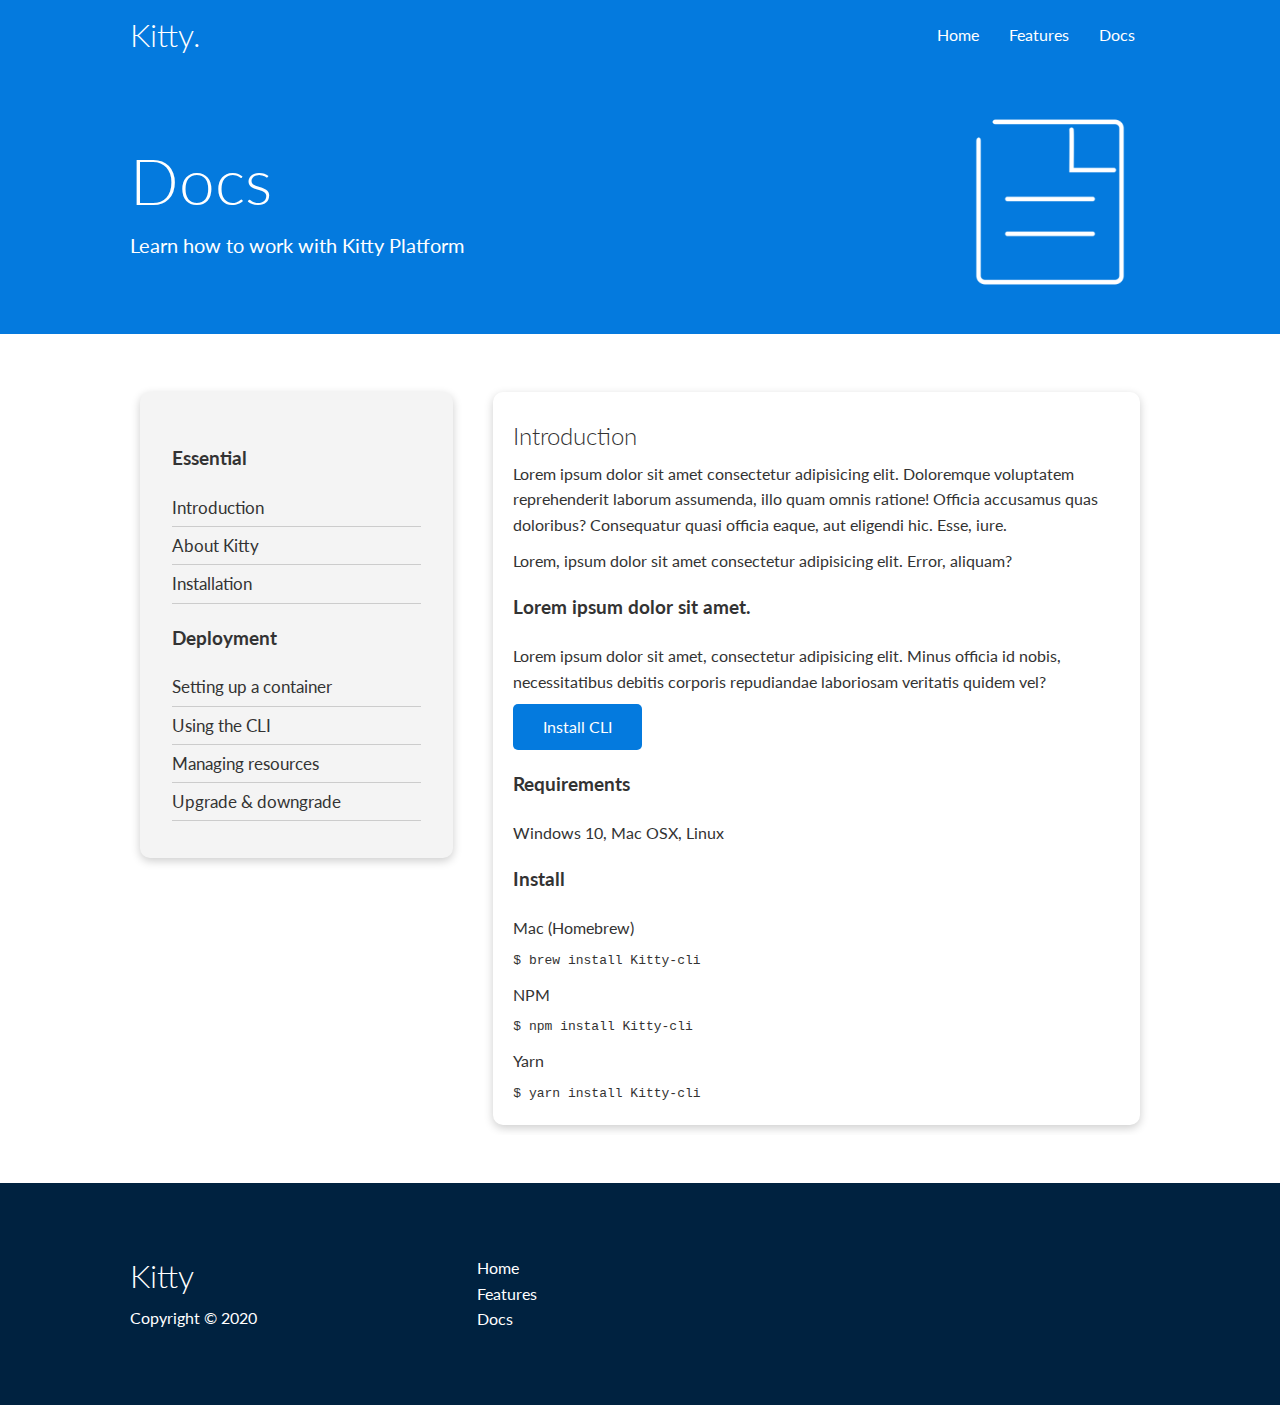
==== docs.html @ 79122e16 "docs page build" ====
<!DOCTYPE html>
<html lang="en">
<head>
    <meta charset="UTF-8">
    <meta name="viewport" content="width=device-width, initial-scale=1.0">
    <!-- code from cdnjs.com , search font and select the link which contain "all.min.css" at last -->
    <link rel="stylesheet" href="https://cdnjs.cloudflare.com/ajax/libs/font-awesome/5.15.1/css/all.min.css" integrity="sha512-+4zCK9k+qNFUR5X+cKL9EIR+ZOhtIloNl9GIKS57V1MyNsYpYcUrUeQc9vNfzsWfV28IaLL3i96P9sdNyeRssA==" crossorigin="anonymous" />
    <link rel="stylesheet" href="css/utilities.css">
    <link rel="stylesheet" href="css/style.css">
    <title>Kitty | Cloud hosting for everyone</title>
</head>
<body>
    <!-- Navbar -->
    <div class="navbar">
 <div class="container flex ">         <!--adding utility class -->
            <h1 class="logo">Kitty.</h1>
            <nav>
                <ul>
                    <li><a href="index.html">Home</a></li>
                    <li><a href="features.html">Features</a></li>
                    <li><a href="docs.html">Docs</a></li>
                </ul>
            </nav>
        </div>
    </div>
    <!-- Head -->
    <section class="docs-head bg-primary py-3">
        <div class="container grid">
            <div>
                <h1 class="xl">Docs</h1>
                <p class="lead">
                   Learn how to work with Kitty Platform</p>
            </div>
            <img src="images/docs.png" alt="">
        </div>
    </section>

    <!-- Docs Sub-Head -->

<section class="docs-main my-4">
    <div class="container grid">
        <div class="card bg-light p-3">
         <h3 class="my-2">Essential</h3>
         <nav>
             <ul>
                 <li><a href="#">Introduction</a></li>
                 <li><a href="#">About Kitty</a></li>
                 <li><a href="#">Installation</a></li>
             </ul>
         </nav>
         <h3 class="my-2">Deployment</h3>
         <nav>
             <ul>
                <li><a href="#">Setting up a container</a></li>
                <li><a href="#">Using the CLI</a></li>
                <li><a href="#">Managing resources</a></li>
                <li><a href="#">Upgrade & downgrade</a></li>
             </ul>
         </nav>
       </div>
       <div class="card">
           <h2>Introduction</h2>
           <p>Lorem ipsum dolor sit amet consectetur adipisicing elit. 
            Doloremque voluptatem reprehenderit laborum assumenda, 
            illo quam omnis ratione! Officia accusamus quas doloribus? 
            Consequatur quasi officia eaque, aut eligendi hic.
            Esse, iure.</p>
            <div class="alert alert-success">
                <i class="fas fa-info"></i>Lorem, ipsum dolor sit amet
                 consectetur adipisicing elit. Error, aliquam?
            </div>

            <h3>Lorem ipsum dolor sit amet.</h3>
            <p>Lorem ipsum dolor sit amet, consectetur adipisicing elit.
               Minus officia id nobis, necessitatibus debitis corporis repudiandae 
               laboriosam veritatis quidem vel?</p>

               <a href="3" class="btn btn-primary">Install CLI</a>
               <h3>Requirements</h3>
               <ul>
                   <li>Windows 10, Mac OSX, Linux</li>
               </ul>
               <h3>Install</h3>
               <p>Mac (Homebrew)</p>
               <pre><code>$ brew install Kitty-cli</code></pre>
               <p>NPM</p>
               <pre><code>$ npm install Kitty-cli</code></pre>
               <p>Yarn</p>
               <pre><code>$ yarn install Kitty-cli</code></pre>
       </div>
    </div>
</section>

    
    <!-- footer -->

    <footer class="footer bg-dark py-5">
<div class="container grid grid-3">
    <div>
        <h1>Kitty</h1>
        <p>Copyright &copy; 2020</p>
    </div>
    <nav>
        <ul>
            <li><a href="index.html">Home</a></li>
            <li><a href="index.html">Features</a></li>
            <li><a href="docs.html">Docs</a></li>
        </ul>
    </nav>
<div class="social">
    <a href="#"><i class="fab fa-github fa-2x"></i></a>
    <a href="#"><i class="fab fa-facebook fa-2x"></i></a>
    <a href="#"><i class="fab fa-instagram fa-2x"></i></a>
    <a href="#"><i class="fab fa-twitter fa-2x"></i></a>
</div>
</div>
    </footer>

</body>
</html>
---- css/utilities.css ----
/* utilities styling */
.container{
    max-width: 1100px;
    margin: 0 auto;
    /* to fix the space between logo and the container which is blue at the top */
    overflow: auto;
    padding: 0 40px;

}

.card{
    background-color:#ffffff;
    color: #333333;
    border-radius: 10px;
    box-shadow: 0 3px 10px rgba(0, 0, 0, 0.2);
    padding: 20px;
    margin:10px;
}

.btn {
    display: inline-block;
    padding: 10px 30px;
    cursor:pointer;
    background: var(--primary-color);
    color:#ffffff;
    border:none;
    border-radius: 5px;
}

.btn-outline {
    background-color:transparent;
    border:1px #fff solid;
}

.btn:hover{
    transform: scale(0.98);
}

/* bckgrounds & colored Buttons */
.bg-primary,
.btn-primary{
    background-color: var(--primary-color);
    color: #fff;
}
.bg-secondary,
.btn-secondary{
    background-color: var(--secondary-color);
    color: #fff;
}
.bg-dark,
.btn-dark{
    background-color: var(--dark-color);
    color: #fff;
}

.bg-primary a,
.btn-primary a,
.bg-secondary a,
.btn-secondary a,
.bg-dark a,
.btn-dark a {
color: #fff;
    }


.bg-light,
.btn-light{
    background-color: var(--light-color);
    color: #333;
}

/* text sizes */
.lead{
    font-size:20px;
}
.sm{
    font-size:1rem;
}

.md{
    font-size:2rem;
}
.lg{
    font-size:3rem;
}
.xl{
    font-size:4rem;
}

.text-center{
    text-align: center;
}


/* adding flexbox to put the elements of menu in line */

.flex{
    display: flex;
    justify-content: center;
    align-items: center;
    height: 100%;
}

/* use of grid */
.grid {
    display: grid;
    grid-template-columns: repeat(2, 1fr);
    gap: 20px;
    justify-content: center;
    align-items: center;
    height: 100%;
  }

.grid-3{
  grid-template-columns: repeat(3, 1fr);
}

/* margin */
.my-1 {
    margin: 1rem 0;
}

.my-2 {
    margin: 1.5rem 0;
}
.my-3 {
    margin: 2rem 0;
}
.my-4 {
    margin: 3rem 0;
}
.my-5 {
    margin: 4rem 0;
}

.m-1 {
    margin: 1rem;
}

.m-2 {
    margin: 1.5rem;
}
.m-3 {
    margin: 2rem;
}
.m-4 {
    margin: 3rem;
}
.m-5 {
    margin: 4rem;
}

/* padding */
.py-1 {
    padding: 1rem 0;
}

.py-2 {
    padding: 1.5rem 0;
}
.py-3 {
    padding: 2rem 0;
}
.py-4 {
    padding: 3rem 0;
}
.py-5 {
    padding: 4rem 0;
}

.p-1 {
    padding: 1rem;
}

.p-2 {
    padding: 1.5rem;
}
.p-3 {
    padding: 2rem;
}
.p-4 {
    padding: 3rem;
}
.p-5 {
    padding: 4rem;
}
---- css/style.css ----
/* Lato Light:300 from google fornt */
@import url('https://fonts.googleapis.com/css2?family=Lato:wght@300&display=swap');

/* variables */
:root{
    --primary-color: #047ade;
    --secondary-color: #1c3fa8;
    --dark-color: #002240;
    --light-color: #f4f4f4;
}

/* resetting the default styles *is the universal selector */
*{
    box-sizing: border-box;
    padding: 0;
    margin: 0;
}

body{
    font-family: 'Lato', sans-serif;
    color: #333333;
    line-height:1.6;
}

ul{
    list-style-type:none;
}
a{
     text-decoration:none;
     color:#333333;
 }

 h1,h2{
     font-weight: 300;
     line-height:1.2;
     margin: 10px 0;
 }

 p{
     margin: 10px 0;
 }

 img{
     width: 100%;
  }

  /* navbar styling */
  .navbar{
      background-color: var(--primary-color);
      color: #ffffff;
      height: 70px;
  }

  .navbar ul{
      /* menu will get aline in horizontal */
      display: flex;
  }

  .navbar a{
      color: #ffffff;
      padding: 10px;
      margin: 0 5px;
  }

  .navbar a:hover{
      border-bottom: 2px solid #fff;
  }

  .navbar .flex{
    justify-content: space-between;
  }

  /* showcase */
  .showcase{
    height: 500px;
    background-color: var(--primary-color);
    color: #fff;
    position: relative;
  }

  .showcase h1{
      font-size: 40px;
  }

  .showcase p{
    margin: 20px 0;
  }

  .showcase .grid{
      overflow: visible;
      grid-template-columns: 55% 45%;
      gap: 30px;
  }

  .showcase-form{
    position: relative;
    top: 60px;
    height: 350px;
    width: 400px;
    padding: 40px;
    z-index: 100;
    justify-self: flex-end;
  }
  .showcase-form .form-control{
      margin: 30px 0;
  }
  .showcase-form input[type=text],
  .showcase-form input[type=email]{
      border: 0;
      border-bottom: 1px solid #b4becb;
      width: 100%;
      padding: 3px;
      font-size: 16px;
  }

  .showcase-form input:focus {
      outline: none;
  }

  .showcase::before,
  .showcase::after {
      content: "";
      position: absolute;
      height: 100px;
      bottom: -70px;
      right: 0;
      left: 0;
      background:#fff;
      transform: skewY(-3deg);
      -webkit-transform: skewY(-3deg);
      -moz-transform: skewY(-3deg);
      -ms-transform: skewY(-3deg);
  }

  /* stats */
  .stats{
      padding-top: 100px;
  }

  .stats-heading{
      max-width: 500px;
      margin:auto;
  }

  .stats .grid h3{
   font-size:35px;
  }
  .stats .grid p{
   font-size:20px;
   font-weight: bold;
  }

  .cli .grid {
    grid-template-columns: repeat(3, 1fr);
    grid-template-rows: repeat(2, 1fr);
  }
  
  .cli .grid > *:first-child {
    grid-column: 1 / span 2;
    grid-row: 1 / span 2;
  }
  
  /* Cloud */
  .cloud .grid {
    grid-template-columns: 4fr 3fr;
  }
  
  /* Languages */

  .languages .flex {
      flex-wrap: wrap;
    }

  .languages .card {
      text-align: center;
      margin:18px 10px 40px;
      transition: transform 0.2s ease-in;
  }

  .languages .card h4 {
      font-size: 20px;
      margin-bottom: 10px;
  }

  .languages .card:hover{
      transform: translateY(-15px)
  }

  /* Features */

  .features-head img, .docs-head img{
      width: 200px;
      justify-self: flex-end;
  }
  .features-sub-head img{
    width: 300px;
    justify-self: flex-end;
  }

  .features-main .card > i {
    margin-right: 20px;
  }

  .features-main .grid{
      padding: 30px;
  }

  .features-main .grid > *:first-child {
    grid-column: 1 / span 3;
  }
  .features-main .grid > *:nth-child(2) {
    grid-column: 1 / span 2;
  }

  /* Docs */

  .docs-main h3{
      margin: 20px 0;
  }

  .docs-main .grid{
      grid-template-columns: 1fr 2fr;
      align-items: flex-start;
  }

  .docs-main nav li{
      font-size: 17px;
      padding-bottom: 5px;
      margin-bottom: 5px;
      border-bottom: 1px #ccc solid;
  }

  .docs-main a:hover{
      font-weight: bold;
  }

  /* footer */

  .footer .social a {
      margin: 0 10px;
  }

  /* Tablet and Under */
  @media (max-width: 768px) {

    .grid,
    .showcase .grid,
    .cli .grid,
    .stats .grid,
    .cloud .grid{
        grid-template-columns: 1fr;
        grid-template-rows: 1fr;
    }

    .showcase{
        height: auto;
    }
    .showcase-text {
        text-align: center;
        margin-top:40px;
    }

    .showcase-form{
        justify-self: center;
        margin:auto;
    }

    .cli .grid > *:first-child {
        grid-column: 1;
        grid-row: 1;
      }
    
  }

  /* Mobile */
  @media (max-width: 500px) {
      .navbar {
          height: 110px;
      }

      .navbar .flex{
          flex-direction: column;
      }

      .navbar ul{
          padding:10px;
          background-color: rgba(0, 0, 0, 0.1);
      }
      
}
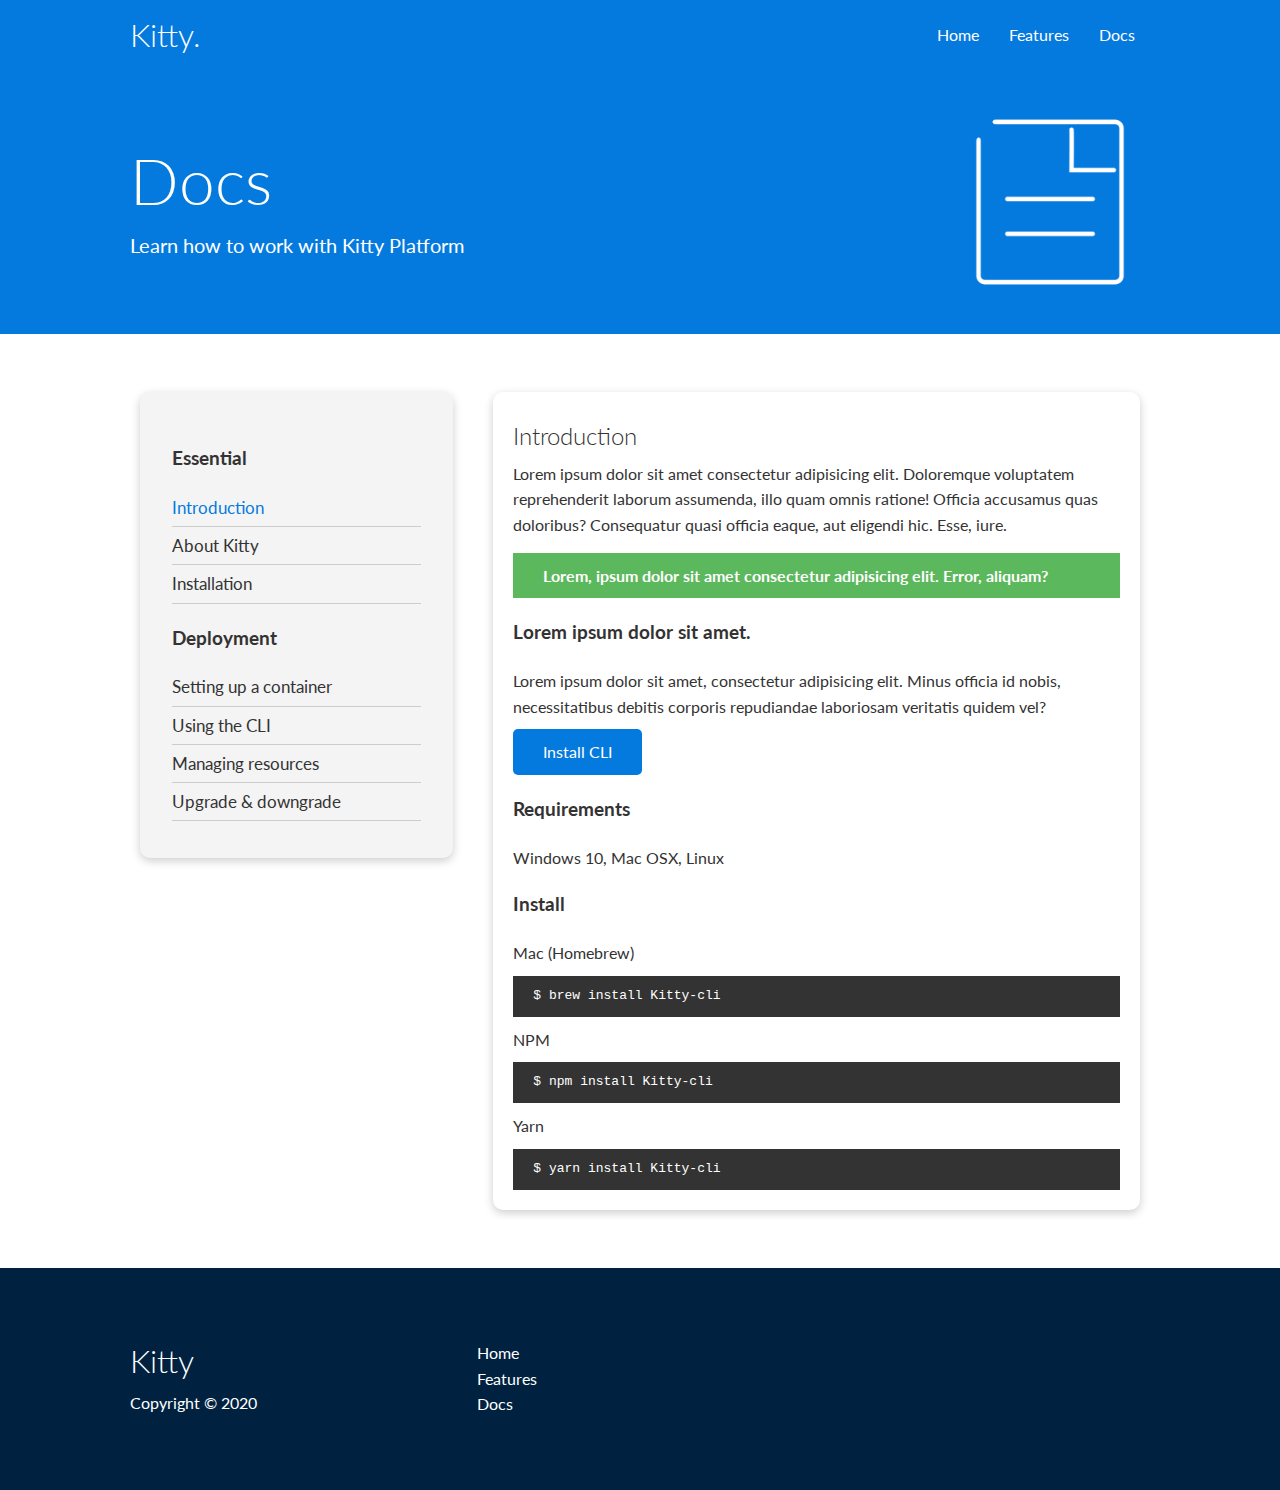
==== commit 4cf0fe22: "Alert , code blocks and text colour style" ====
--- a/docs.html
+++ b/docs.html
@@ -43,7 +43,7 @@
          <h3 class="my-2">Essential</h3>
          <nav>
              <ul>
-                 <li><a href="#">Introduction</a></li>
+                 <li><a class="text-primary" href="#">Introduction</a></li>
                  <li><a href="#">About Kitty</a></li>
                  <li><a href="#">Installation</a></li>
              </ul>
--- a/css/utilities.css
+++ b/css/utilities.css
@@ -52,6 +52,11 @@
     background-color: var(--dark-color);
     color: #fff;
 }
+.bg-light,
+.btn-light{
+    background-color: var(--light-color);
+    color: #333;
+}
 
 .bg-primary a,
 .btn-primary a,
@@ -62,11 +67,23 @@
 color: #fff;
     }
 
-
-.bg-light,
-.btn-light{
-    background-color: var(--light-color);
-    color: #333;
+    
+/* Text colours */
+.text-primary{
+    color: var(--primary-color);
+    
+}
+.text-secondary{
+    color: var(--secondary-color);
+    
+}
+.text-dark{
+    color: var(--dark-color);
+    
+}
+.text-light{
+    color: var(--light-color);
+    
 }
 
 /* text sizes */
@@ -89,6 +106,27 @@
 
 .text-center{
     text-align: center;
+}
+
+/* Alert */
+.alert{
+    background-color: var(--light-color);
+    padding:10px 20px;
+    font-weight: bold;
+    margin:15px 0;
+}
+
+.alert i{
+    margin-right: 10px;
+}
+
+.alert-success{
+    background-color: var(--success-color);
+    color: #fff;
+}
+.alert-error{
+    background-color: var(--error-color);
+    color: #fff;
 }
 
 
--- a/css/style.css
+++ b/css/style.css
@@ -7,6 +7,9 @@
     --secondary-color: #1c3fa8;
     --dark-color: #002240;
     --light-color: #f4f4f4;
+    --success-color: #5cb85c;
+    --error-color: #d9434f;
+
 }
 
 /* resetting the default styles *is the universal selector */
@@ -42,6 +45,13 @@
 
  img{
      width: 100%;
+  }
+
+  code , pre{
+      background:#333;
+      color:#fff;
+      padding: 10px;
+
   }
 
   /* navbar styling */
